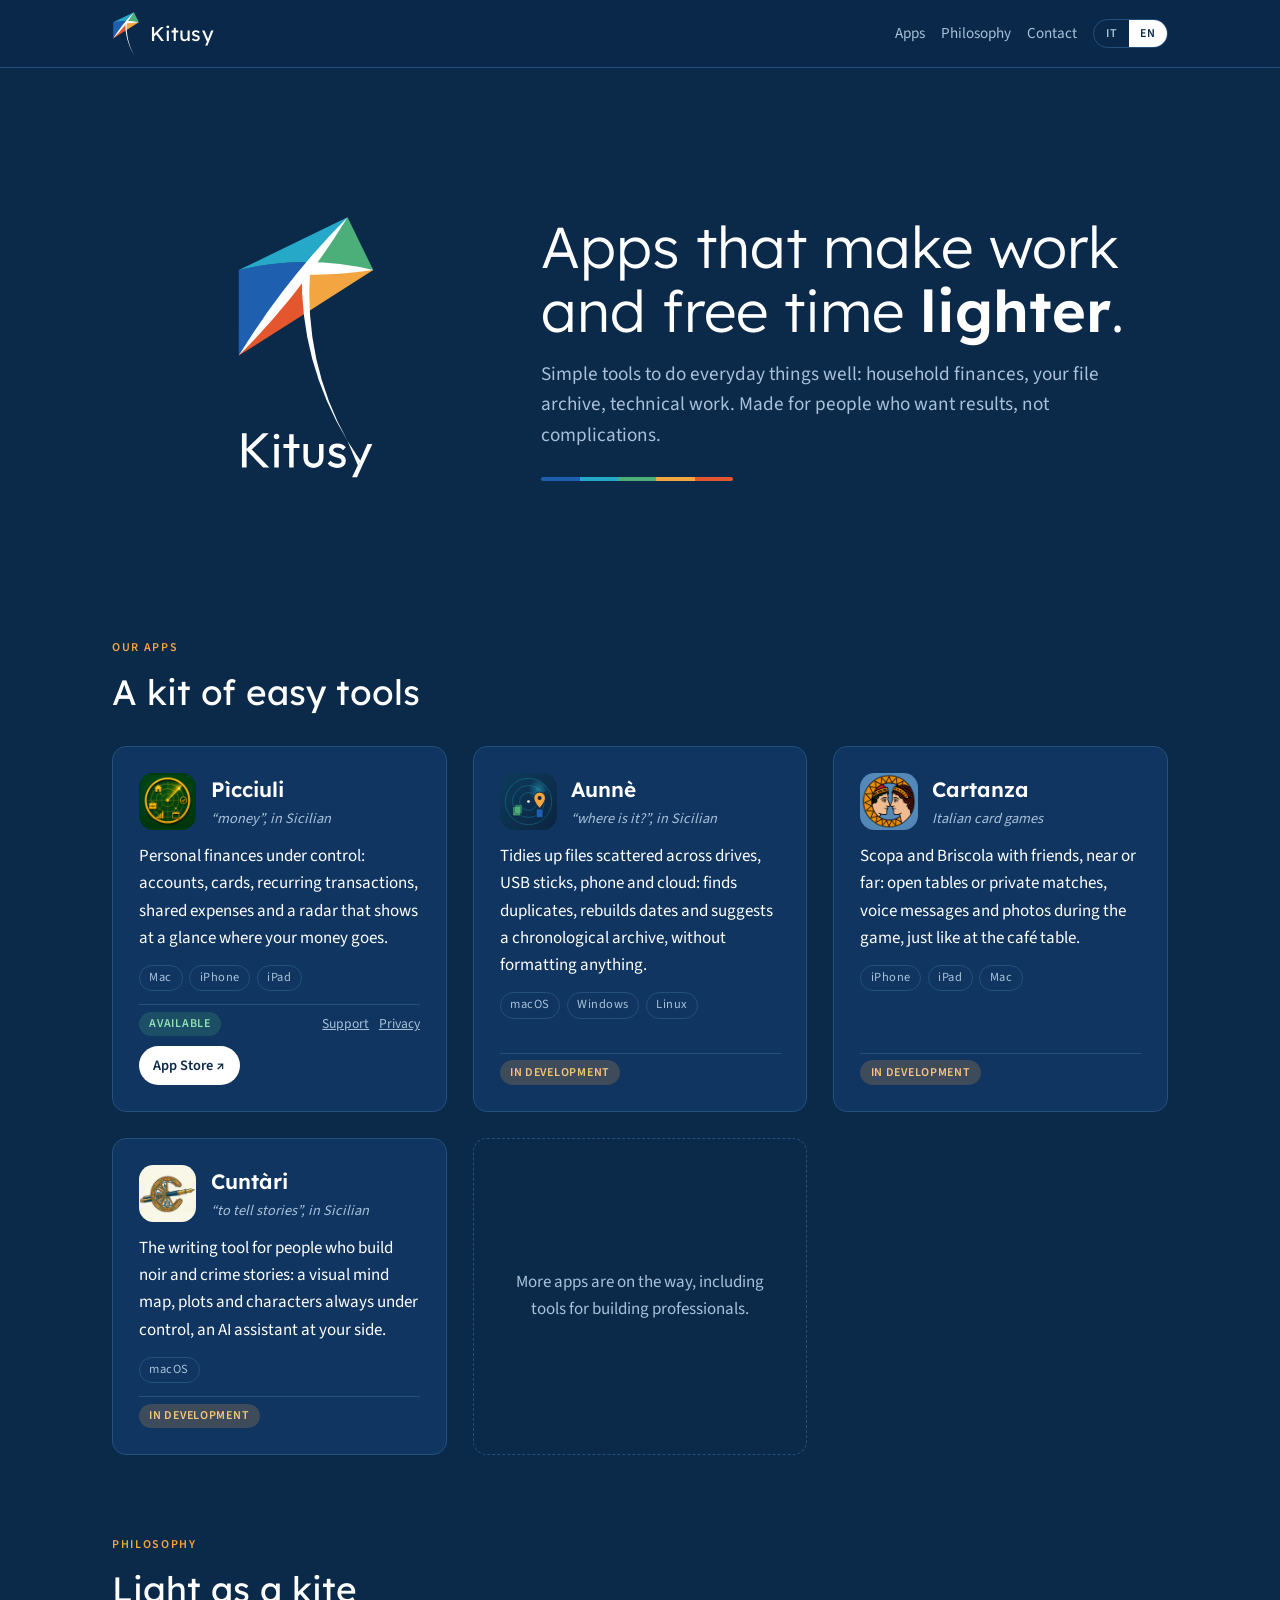
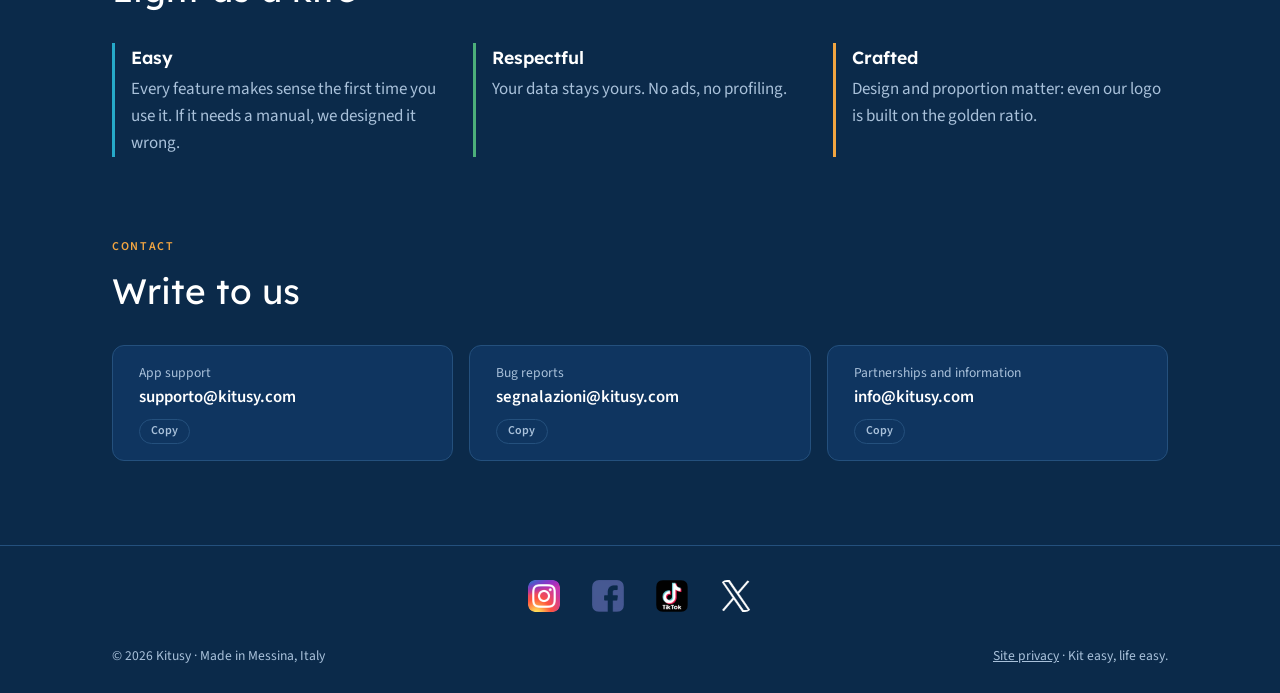
==== index.html @ 1ce7486b "Anteprima dei link, icona per la schermata Home, sitemap e pagina 404 Co-Authored-By: Claude Opus 5." ====
<!doctype html>
<html lang="it">
<head>
<meta charset="utf-8">
<meta name="viewport" content="width=device-width, initial-scale=1, viewport-fit=cover">
<link rel="icon" type="image/svg+xml" href="assets/kitusy-kite.svg">
<title>Kitusy</title>
<meta name="description" content="Kitusy — app semplici che rendono più leggero il lavoro e il tempo libero. Fatte a Messina.">
<link rel="canonical" href="https://kitusy.com/">
<meta property="og:type" content="website">
<meta property="og:site_name" content="Kitusy">
<meta property="og:title" content="Kitusy — App che alleggeriscono il lavoro e il tempo libero">
<meta property="og:description" content="App semplici per il lavoro e il tempo libero: finanze personali, archivio dei file, strumenti per l'edilizia. Fatte a Messina.">
<meta property="og:url" content="https://kitusy.com/">
<meta property="og:image" content="https://kitusy.com/assets/og.png">
<meta property="og:image:width" content="1200">
<meta property="og:image:height" content="630">
<meta property="og:locale" content="it_IT">
<meta name="twitter:card" content="summary_large_image">
<meta name="theme-color" content="#0B2A4A">
<link rel="apple-touch-icon" href="assets/apple-touch-icon.png">
<link rel="stylesheet" href="assets/fonts.css">
<style>
/* Layout: proporzioni auree — colonne 1 : 1.618, scala tipografica in rapporto φ, sfondo = blu del logo */
*{box-sizing:border-box}
body{margin:0}
:root{
  --navy:#0B2A4A; --navy-2:#0F3560; --line:#24507d;
  --ink:#FFFFFF; --muted:#A9C1DA;
  --k-blue:#1F5FAF; --k-cyan:#26A9C9; --k-green:#4CAF7A; --k-amber:#F2A541; --k-red:#E4572E;
  --f-display:"Lexend","Avenir Next","Segoe UI",system-ui,sans-serif;
  --f-body:"Source Sans 3","Segoe UI",system-ui,sans-serif;
  --phi:1.618;
  --s0:1rem; --s1:1.618rem; --s2:2.618rem; --s3:4.236rem;
  color-scheme:dark;
}
html{background:var(--navy)}
body{background:var(--navy);color:var(--ink);font-family:var(--f-body);font-size:1.0625rem;line-height:1.6}
body::before{content:"";position:fixed;inset:0 0 auto;height:env(safe-area-inset-top,0px);z-index:10;background:var(--navy)}
.wrap{max-width:68rem;margin:0 auto;padding-left:max(16px,env(safe-area-inset-left,0px));padding-right:max(16px,env(safe-area-inset-right,0px))}
a{color:var(--k-cyan)}
a:focus-visible,button:focus-visible{outline:2px solid var(--k-amber);outline-offset:3px;border-radius:4px}

/* Header */
header{position:sticky;top:env(safe-area-inset-top,0px);z-index:5;background:color-mix(in srgb,var(--navy) 92%,transparent);backdrop-filter:blur(8px);border-bottom:1px solid var(--line)}
header .wrap{display:flex;align-items:center;justify-content:space-between;gap:var(--s0);padding-block:.7rem}
.brand{display:flex;align-items:center;gap:.6rem;color:var(--ink);text-decoration:none;font-family:var(--f-display);font-weight:400;font-size:1.25rem;letter-spacing:.01em}
.brand svg{width:1.75rem;height:auto;display:block}
nav{display:flex;align-items:center;gap:var(--s0);flex-wrap:wrap}
nav a{color:var(--muted);text-decoration:none;font-size:.95rem}
nav a:hover{color:var(--ink)}
.lang{display:flex;border:1px solid var(--line);border-radius:999px;overflow:hidden}
.lang button{background:none;border:0;color:var(--muted);font:600 .75rem/1 var(--f-body);letter-spacing:.08em;padding:.45rem .7rem;cursor:pointer}
.lang button[aria-pressed="true"]{background:var(--ink);color:var(--navy)}

/* Hero */
.hero .wrap{display:grid;grid-template-columns:1fr 1.618fr;align-items:center;gap:var(--s2);padding-block:var(--s3) var(--s2)}
.hero-logo svg{width:100%;max-width:22rem;height:auto;display:block;margin-inline:auto}
.hero h1{font-family:var(--f-display);font-weight:300;font-size:clamp(2.2rem,5vw,3.6rem);line-height:1.12;margin:0 0 var(--s0);text-wrap:balance}
.hero h1 b{font-weight:600}
.hero p{color:var(--muted);font-size:1.2rem;max-width:34em;margin:0}
.stripe{display:flex;height:4px;max-width:12rem;margin-top:var(--s1);border-radius:2px;overflow:hidden}
.stripe i{flex:1}
@media (max-width:720px){.hero .wrap{grid-template-columns:1fr;padding-block:var(--s2)}.hero-logo svg{max-width:13rem}}

/* Sections */
section.block .wrap{padding-block:var(--s2)}
.eyebrow{font:600 .75rem/1 var(--f-body);letter-spacing:.14em;text-transform:uppercase;color:var(--k-amber);margin:0 0 .6rem}
h2{font-family:var(--f-display);font-weight:400;font-size:clamp(1.6rem,3vw,2.2rem);margin:0 0 var(--s1);text-wrap:balance}

/* Apps */
.apps{display:grid;grid-template-columns:repeat(auto-fit,minmax(min(100%,19rem),1fr));gap:var(--s1)}
.app{background:var(--navy-2);border:1px solid var(--line);border-radius:14px;padding:var(--s1);display:flex;flex-direction:column;gap:.8rem;min-width:0}
.app-head{display:flex;align-items:center;gap:.9rem}
.app-icon{width:3.6rem;height:3.6rem;border-radius:.9rem;display:grid;place-items:center;font:600 1.4rem/1 var(--f-display);color:#fff;flex:none;overflow:hidden}
.app-icon img{width:100%;height:100%;object-fit:cover;display:block}
.app h3{font-family:var(--f-display);font-weight:600;font-size:1.3rem;margin:0}
.app .meaning{color:var(--muted);font-size:.9rem;font-style:italic;margin:0}
.app p.desc{margin:0}
.platforms{display:flex;flex-wrap:wrap;gap:.4rem;margin:0;padding:0;list-style:none}
.platforms li{font-size:.78rem;letter-spacing:.04em;border:1px solid var(--line);border-radius:999px;padding:.15rem .6rem;color:var(--muted)}
.status{margin-top:auto;display:flex;align-items:center;justify-content:space-between;gap:.6rem;flex-wrap:wrap;padding-top:.4rem;border-top:1px solid var(--line)}
.pill{font:600 .75rem/1 var(--f-body);letter-spacing:.06em;text-transform:uppercase;padding:.4rem .65rem;border-radius:999px}
.pill.live{background:color-mix(in srgb,var(--k-green) 22%,transparent);color:#8fe0b2}
.pill.dev{background:color-mix(in srgb,var(--k-amber) 20%,transparent);color:#f7c47d}
.btn{display:inline-flex;align-items:center;gap:.4rem;background:var(--ink);color:var(--navy);text-decoration:none;font-weight:600;font-size:.9rem;padding:.5rem .9rem;border-radius:999px}
.btn:hover{background:var(--k-cyan);color:#fff}
.link-sm{color:var(--muted);font-size:.85rem}
.link-sm:first-of-type{margin-left:auto}
.link-sm:hover{color:var(--ink)}
.app.more{background:none;border-style:dashed;justify-content:center;text-align:center;color:var(--muted)}

/* Philosophy */
.ideas{display:grid;grid-template-columns:repeat(auto-fit,minmax(min(100%,15rem),1fr));gap:var(--s1)}
.idea{min-width:0;padding-left:var(--s0);border-left:3px solid var(--c)}
.idea h3{font-family:var(--f-display);font-weight:600;font-size:1.1rem;margin:0 0 .3rem}
.idea p{margin:0;color:var(--muted)}

/* Contacts */
.contacts{display:grid;grid-template-columns:repeat(auto-fit,minmax(min(100%,16rem),1fr));gap:var(--s0)}
.contact{background:var(--navy-2);border:1px solid var(--line);border-radius:12px;padding:var(--s0) var(--s1);min-width:0}
.contact span{display:block;font-size:.85rem;color:var(--muted)}
.contact code{font-family:var(--f-body);font-weight:600;font-size:1.05rem;user-select:all;overflow-wrap:anywhere}
.copy{margin-top:.5rem;background:none;border:1px solid var(--line);color:var(--muted);border-radius:999px;font:600 .75rem/1 var(--f-body);padding:.35rem .7rem;cursor:pointer}
.copy:hover{color:var(--ink);border-color:var(--ink)}

.social{display:flex;justify-content:center;gap:var(--s0);margin:0;padding:var(--s1) 0 0;list-style:none}
.social a{display:grid;place-items:center;width:48px;height:48px;border-radius:12px}
.social a:hover{background:var(--navy-2)}
.social img{width:32px;height:32px;display:block;border-radius:7px}
footer{border-top:1px solid var(--line);margin-top:var(--s2)}
footer a{color:var(--muted)}
footer .wrap{display:flex;justify-content:space-between;gap:var(--s0);flex-wrap:wrap;padding-block:var(--s1);color:var(--muted);font-size:.85rem}
@media (prefers-reduced-motion:no-preference){.app{transition:transform .25s,border-color .25s}.app:hover{transform:translateY(-3px);border-color:var(--k-cyan)}}
</style>
</head>
<body>

<header>
  <div class="wrap">
    <a class="brand" href="#top" aria-label="Kitusy"><svg aria-hidden="true" xmlns="http://www.w3.org/2000/svg" viewBox="206 128 250 400"><g transform="translate(201 74)">
<g transform="rotate(38.17 130 154.6)">
<path d="M130 340 L39.9 225.4 A485.5 485.5 0 0 1 121.52 143.82 L130 154.6 Z" fill="#1F5FAF"/>
<path d="M39.9 225.4 L130 40 L130 154.6 L121.52 143.82 A485.5 485.5 0 0 0 39.9 225.4 Z" fill="#26A9C9"/>
<polygon points="130,40 220.1,83.8 130,154.6" fill="#4CAF7A"/>
<path d="M130 154.6 Q151.3 184.5 175.5 210.5 L220.1 83.8 Z" fill="#F2A541"/>
<path d="M130 154.6 Q151.3 184.5 175.5 210.5 L130 340 Z" fill="#E4572E"/>
<path d="M130 40 A1270.9 1270.9 0 0 1 130 340 A1270.9 1270.9 0 0 1 130 40 Z" fill="#FFFFFF"/>
<path d="M121.52 143.82 A485.5 485.5 0 0 1 220.1 83.8 A785.5 785.5 0 0 1 135.19 161.2 Z" fill="#FFFFFF"/>
<path d="M135.7 150.54 Q223.55 279.87 365.8 340 Q217.85 283.93 124.3 158.66 Z" fill="#FFFFFF"/>
</g>
</g></svg><span>Kitusy</span></a>
    <nav>
      <a href="#app" data-i18n="nav_apps">App</a>
      <a href="#idea" data-i18n="nav_idea">Filosofia</a>
      <a href="#contatti" data-i18n="nav_contact">Contatti</a>
      <div class="lang" role="group" aria-label="Lingua / Language">
        <button type="button" id="lang-it" data-lang="it" aria-pressed="true">IT</button>
        <button type="button" id="lang-en" data-lang="en" aria-pressed="false">EN</button>
      </div>
    </nav>
  </div>
</header>

<main id="top">
  <section class="hero">
    <div class="wrap">
      <div class="hero-logo"><svg role="img" xmlns="http://www.w3.org/2000/svg" viewBox="0 0 600 720">
<title>Logo Kitusy</title>
<g transform="translate(-31.00 0)">
<g transform="translate(201 74)">
<g transform="rotate(38.17 130 154.6)">
<path d="M130 340 L39.9 225.4 A485.5 485.5 0 0 1 121.52 143.82 L130 154.6 Z" fill="#1F5FAF"/>
<path d="M39.9 225.4 L130 40 L130 154.6 L121.52 143.82 A485.5 485.5 0 0 0 39.9 225.4 Z" fill="#26A9C9"/>
<polygon points="130,40 220.1,83.8 130,154.6" fill="#4CAF7A"/>
<path d="M130 154.6 Q151.3 184.5 175.5 210.5 L220.1 83.8 Z" fill="#F2A541"/>
<path d="M130 154.6 Q151.3 184.5 175.5 210.5 L130 340 Z" fill="#E4572E"/>
<path d="M130 40 A1270.9 1270.9 0 0 1 130 340 A1270.9 1270.9 0 0 1 130 40 Z" fill="#FFFFFF"/>
<path d="M121.52 143.82 A485.5 485.5 0 0 1 220.1 83.8 A785.5 785.5 0 0 1 135.19 161.2 Z" fill="#FFFFFF"/>
<path d="M135.7 150.54 Q223.55 279.87 365.8 340 Q217.85 283.93 124.3 158.66 Z" fill="#FFFFFF"/>
</g>
</g>
<path transform="translate(214.952 564.88) scale(0.084 -0.084)" d="M511.25 0 161.25 361.75 503.75 694H626.25L255.5 337.5V390L636.25 0ZM81.75 0V694H176V0Z" fill="#FFFFFF"/>
<path transform="translate(271.396 564.88) scale(0.084 -0.084)" d="M66.5 0V475H156.75V0ZM111.5 569.75Q87.25 569.75 71.125 586.5Q55 603.25 55 627.5Q55 652 71.125 668.5Q87.25 685 111.5 685Q136.75 685 152.625 668.5Q168.5 652 168.5 627.5Q168.5 603.25 152.625 586.5Q136.75 569.75 111.5 569.75Z" fill="#FFFFFF"/>
<path transform="translate(290.712 564.88) scale(0.084 -0.084)" d="M138.75 0V674H229V0ZM22 393.25V475H345.5V393.25Z" fill="#FFFFFF"/>
<path transform="translate(322.124 564.88) scale(0.084 -0.084)" d="M257.5 -10Q198.54676258992805 -10 152.14838129496403 16.625Q105.75 43.25 79.875 90.13454653937947Q54 137.01909307875894 54 198.84486873508354V475H144.25V202.75Q144.25 163.75 157.75 135.5Q171.25 107.25 197.0 91.875Q222.75 76.5 257.74568965517244 76.5Q311 76.5 340.875 110.125Q370.75 143.75 370.75 202.75V475H461V198.75Q461 136.75 435.125 89.625Q409.25 42.5 363.3974820143885 16.25Q317.544964028777 -10 257.5 -10Z" fill="#FFFFFF"/>
<path transform="translate(365.968 564.88) scale(0.084 -0.084)" d="M216.5 -10Q177.25 -10 141.375 0.5Q105.5 11 75.75 30.25Q46 49.5 23.75 76.5L81.5 134.5Q107.75 103 141.875 87.5Q176 72 218.25 72Q260.25 72 283.0 86.375Q305.75 100.75 305.75 127.25Q305.75 153.25 287.375 167.75Q269 182.25 239.875 191.625Q210.75 201 178.5 210.25Q146.25 219.5 117.125 234.5Q88 249.5 69.625 275.875Q51.25 302.25 51.25 345Q51.25 388 71.875 419.25Q92.5 450.5 130.375 467.75Q168.25 485 220.75 485Q276.5 485 320.125 465.25Q363.75 445.5 392 406.5L334.25 348.75Q313.5 375.25 284.25 389.125Q255 403 217.75 403Q179 403 158.25 389.25Q137.5 375.5 137.5 352Q137.5 328.25 155.875 315.0Q174.25 301.75 203.375 293.0Q232.5 284.25 264.75 274.75Q297 265.25 326.125 249.25Q355.25 233.25 373.625 206.25Q392 179.25 392 135Q392 68.25 344.625 29.125Q297.25 -10 216.5 -10Z" fill="#FFFFFF"/>
<polygon points="401.7,520 420.95,565.2 423.54,553.3" fill="#FFFFFF"/>
<polygon points="420.95,565.2 423.54,553.3 435.71,525 444.11,525 425.48,565.2" fill="#FFFFFF"/>
<polygon points="409.55,581.6 421.24,557.5 425.48,565.2 417.92,581.6" fill="#FFFFFF"/>
</g>
</svg>
</div>
      <div>
        <h1 data-i18n-html="hero_title">App che <b>alleggeriscono</b> il lavoro e il tempo libero.</h1>
        <p data-i18n="hero_text">Strumenti semplici per fare bene le cose di ogni giorno: i conti di casa, l'archivio dei file, il lavoro tecnico. Pensati per chi vuole risultati, non complicazioni.</p>
        <div class="stripe" aria-hidden="true"><i style="background:var(--k-blue)"></i><i style="background:var(--k-cyan)"></i><i style="background:var(--k-green)"></i><i style="background:var(--k-amber)"></i><i style="background:var(--k-red)"></i></div>
      </div>
    </div>
  </section>

  <section class="block" id="app">
    <div class="wrap">
      <p class="eyebrow" data-i18n="apps_eyebrow">Le nostre app</p>
      <h2 data-i18n="apps_title">Un kit di strumenti facili</h2>
      <div class="apps">
        <article class="app">
          <div class="app-head">
            <div class="app-icon" aria-hidden="true"><img src="assets/picciuli.png" alt=""></div>
            <div><h3>Pìcciuli</h3><p class="meaning" data-i18n="picciuli_meaning">“soldi”, in siciliano</p></div>
          </div>
          <p class="desc" data-i18n="picciuli_desc">Le finanze personali sotto controllo: conti, carte, movimenti ricorrenti, spese condivise e un radar che mostra a colpo d'occhio dove vanno i tuoi soldi.</p>
          <ul class="platforms"><li>Mac</li><li>iPhone</li><li>iPad</li></ul>
          <div class="status">
            <span class="pill live" data-i18n="status_live">Disponibile</span>
            <a class="link-sm" href="picciuli/supporto" data-i18n="support">Supporto</a>
            <a class="link-sm" href="picciuli/privacy" data-i18n="privacy">Privacy</a>
            <a class="btn" id="picciuli-store" href="https://apps.apple.com/it/app/p%C3%ACcciuli/id6793956859" target="_blank" rel="noopener">App Store ↗</a>
          </div>
        </article>
        <article class="app">
          <div class="app-head">
            <div class="app-icon" aria-hidden="true"><img src="assets/aunne.svg" alt=""></div>
            <div><h3>Aunnè</h3><p class="meaning" data-i18n="aunne_meaning">“dov'è?”, in siciliano</p></div>
          </div>
          <p class="desc" data-i18n="aunne_desc">Rimette in ordine i file sparsi tra dischi, chiavette, telefono e cloud: trova i doppioni, ricostruisce le date e propone un archivio cronologico, senza formattare nulla.</p>
          <ul class="platforms"><li>macOS</li><li>Windows</li><li>Linux</li></ul>
          <div class="status"><span class="pill dev" data-i18n="status_dev">In sviluppo</span></div>
        </article>
        <article class="app">
          <div class="app-head">
            <div class="app-icon" aria-hidden="true"><img src="assets/cartanza.png" alt=""></div>
            <div><h3>Cartanza</h3><p class="meaning" data-i18n="cartanza_meaning">giochi di carte italiani</p></div>
          </div>
          <p class="desc" data-i18n="cartanza_desc">Scopa e Briscola con gli amici, da vicino e da lontano: tavoli aperti o sfide private, messaggi vocali e foto durante la partita, come al tavolino del bar.</p>
          <ul class="platforms"><li>iPhone</li><li>iPad</li><li>Mac</li></ul>
          <div class="status"><span class="pill dev" data-i18n="status_dev">In sviluppo</span></div>
        </article>
        <article class="app">
          <div class="app-head">
            <div class="app-icon" aria-hidden="true"><img src="assets/cuntari.png" alt=""></div>
            <div><h3>Cuntàri</h3><p class="meaning" data-i18n="cuntari_meaning">“raccontare”, in siciliano</p></div>
          </div>
          <p class="desc" data-i18n="cuntari_desc">Lo strumento di scrittura per chi costruisce storie noir e gialle: mappa mentale visiva, trame e personaggi sempre sotto controllo, assistente AI al tuo fianco.</p>
          <ul class="platforms"><li>macOS</li></ul>
          <div class="status"><span class="pill dev" data-i18n="status_dev">In sviluppo</span></div>
        </article>
        <article class="app more">
          <p data-i18n="more">Altre app sono in cantiere, anche per i professionisti dell'edilizia.</p>
        </article>
      </div>
    </div>
  </section>

  <section class="block" id="idea">
    <div class="wrap">
      <p class="eyebrow" data-i18n="idea_eyebrow">Filosofia</p>
      <h2 data-i18n="idea_title">Leggere come un aquilone</h2>
      <div class="ideas">
        <div class="idea" style="--c:var(--k-cyan)"><h3 data-i18n="i1_t">Facili</h3><p data-i18n="i1_d">Ogni funzione si capisce al primo uso. Se serve un manuale, l'abbiamo progettata male.</p></div>
        <div class="idea" style="--c:var(--k-green)"><h3 data-i18n="i2_t">Rispettose</h3><p data-i18n="i2_d">I tuoi dati restano tuoi. Niente pubblicità, niente profilazione.</p></div>
        <div class="idea" style="--c:var(--k-amber)"><h3 data-i18n="i3_t">Curate</h3><p data-i18n="i3_d">Disegno e proporzioni contano: anche il nostro logo nasce dalla sezione aurea.</p></div>
      </div>
    </div>
  </section>

  <section class="block" id="contatti">
    <div class="wrap">
      <p class="eyebrow" data-i18n="contact_eyebrow">Contatti</p>
      <h2 data-i18n="contact_title">Scrivici</h2>
      <div class="contacts">
        <div class="contact"><span data-i18n="c_support">Assistenza sulle app</span><code id="mail-support">supporto@kitusy.com</code><br><button class="copy" type="button" data-copy="mail-support" data-i18n="copy">Copia</button></div>
        <div class="contact"><span data-i18n="c_report">Segnalazioni e bug</span><code id="mail-report">segnalazioni@kitusy.com</code><br><button class="copy" type="button" data-copy="mail-report" data-i18n="copy">Copia</button></div>
        <div class="contact"><span data-i18n="c_info">Collaborazioni e informazioni</span><code id="mail-info">info@kitusy.com</code><br><button class="copy" type="button" data-copy="mail-info" data-i18n="copy">Copia</button></div>
      </div>
    </div>
  </section>
</main>

<footer>
  <ul class="social" aria-label="Social">
    <li><a href="https://www.instagram.com/kitusyapp_/" target="_blank" rel="noopener" aria-label="Kitusy su Instagram" title="Instagram"><img src="assets/social/instagram.png" alt="" width="32" height="32"></a></li>
    <li><a href="https://www.facebook.com/Kitusyapp/" target="_blank" rel="noopener" aria-label="Kitusy su Facebook" title="Facebook"><img src="assets/social/facebook.png" alt="" width="32" height="32"></a></li>
    <li><a href="https://www.tiktok.com/@kitusy" target="_blank" rel="noopener" aria-label="Kitusy su TikTok" title="TikTok"><img src="assets/social/tiktok.png" alt="" width="32" height="32"></a></li>
    <li><a href="https://x.com/kitusyapp_" target="_blank" rel="noopener" aria-label="Kitusy su X" title="X"><img src="assets/social/x.png" alt="" width="32" height="32"></a></li>
  </ul>
  <div class="wrap">
    <span>© <span id="year">2026</span> Kitusy · <span data-i18n="made">Fatto a Messina</span></span>
    <span><a href="privacy" data-i18n="site_privacy">Privacy del sito</a> · <span data-i18n="tagline">Kit easy, life easy.</span></span>
  </div>
</footer>

<script>
const T={
 en:{nav_apps:"Apps",nav_idea:"Philosophy",nav_contact:"Contact",
  hero_title:"Apps that make work and free time <b>lighter</b>.",
  hero_text:"Simple tools to do everyday things well: household finances, your file archive, technical work. Made for people who want results, not complications.",
  apps_eyebrow:"Our apps",apps_title:"A kit of easy tools",
  picciuli_meaning:"“money”, in Sicilian",
  picciuli_desc:"Personal finances under control: accounts, cards, recurring transactions, shared expenses and a radar that shows at a glance where your money goes.",
  cartanza_meaning:"Italian card games",
  cartanza_desc:"Scopa and Briscola with friends, near or far: open tables or private matches, voice messages and photos during the game, just like at the café table.",
  cuntari_meaning:"“to tell stories”, in Sicilian",
  cuntari_desc:"The writing tool for people who build noir and crime stories: a visual mind map, plots and characters always under control, an AI assistant at your side.",
  aunne_meaning:"“where is it?”, in Sicilian",
  aunne_desc:"Tidies up files scattered across drives, USB sticks, phone and cloud: finds duplicates, rebuilds dates and suggests a chronological archive, without formatting anything.",
  status_live:"Available",privacy:"Privacy",support:"Support",status_dev:"In development",
  more:"More apps are on the way, including tools for building professionals.",
  idea_eyebrow:"Philosophy",idea_title:"Light as a kite",
  i1_t:"Easy",i1_d:"Every feature makes sense the first time you use it. If it needs a manual, we designed it wrong.",
  i2_t:"Respectful",i2_d:"Your data stays yours. No ads, no profiling.",
  i3_t:"Crafted",i3_d:"Design and proportion matter: even our logo is built on the golden ratio.",
  contact_eyebrow:"Contact",contact_title:"Write to us",
  c_support:"App support",c_report:"Bug reports",c_info:"Partnerships and information",
  copy:"Copy",copied:"Copied",made:"Made in Messina, Italy",tagline:"Kit easy, life easy.",site_privacy:"Site privacy"},
 it:{}
};
document.querySelectorAll("[data-i18n]").forEach(e=>T.it[e.dataset.i18n]=e.textContent);
document.querySelectorAll("[data-i18n-html]").forEach(e=>T.it[e.dataset.i18nHtml]=e.innerHTML);
T.it.copied="Copiato";
function setLang(l){
  document.documentElement.lang=l;
  document.querySelectorAll("[data-i18n]").forEach(e=>{const v=T[l][e.dataset.i18n];if(v)e.textContent=v});
  document.querySelectorAll("[data-i18n-html]").forEach(e=>{const v=T[l][e.dataset.i18nHtml];if(v)e.innerHTML=v});
  document.querySelectorAll(".lang button").forEach(b=>b.setAttribute("aria-pressed",b.dataset.lang===l));
  try{localStorage.setItem("kitusy-lang",l)}catch(e){}
}
document.querySelectorAll(".lang button").forEach(b=>b.addEventListener("click",()=>setLang(b.dataset.lang)));
let start="it";
try{start=localStorage.getItem("kitusy-lang")||((navigator.language||"it").startsWith("it")?"it":"en")}catch(e){}
if(start!=="it")setLang(start);
document.querySelectorAll(".copy").forEach(b=>b.addEventListener("click",()=>{
  const el=document.getElementById(b.dataset.copy),l=document.documentElement.lang==="en"?"en":"it";
  const done=()=>{b.textContent=T[l].copied;setTimeout(()=>b.textContent=T[l].copy,1500)};
  const sel=()=>{const r=document.createRange();r.selectNodeContents(el);const s=getSelection();s.removeAllRanges();s.addRange(r)};
  if(navigator.clipboard)navigator.clipboard.writeText(el.textContent).then(done,sel);else sel();
}));
document.getElementById("year").textContent=new Date().getFullYear();
</script>
</body>
</html>
---- assets/fonts.css ----
/* Caratteri ospitati su kitusy.com (nessuna richiesta a server esterni). Lexend e Source Sans 3: SIL Open Font License 1.1 */
@font-face{font-family:"Lexend";src:url("fonts/lexend.woff2") format("woff2");font-weight:300 600;font-style:normal;font-display:swap}
@font-face{font-family:"Source Sans 3";src:url("fonts/source-sans-3.woff2") format("woff2");font-weight:400 600;font-style:normal;font-display:swap}
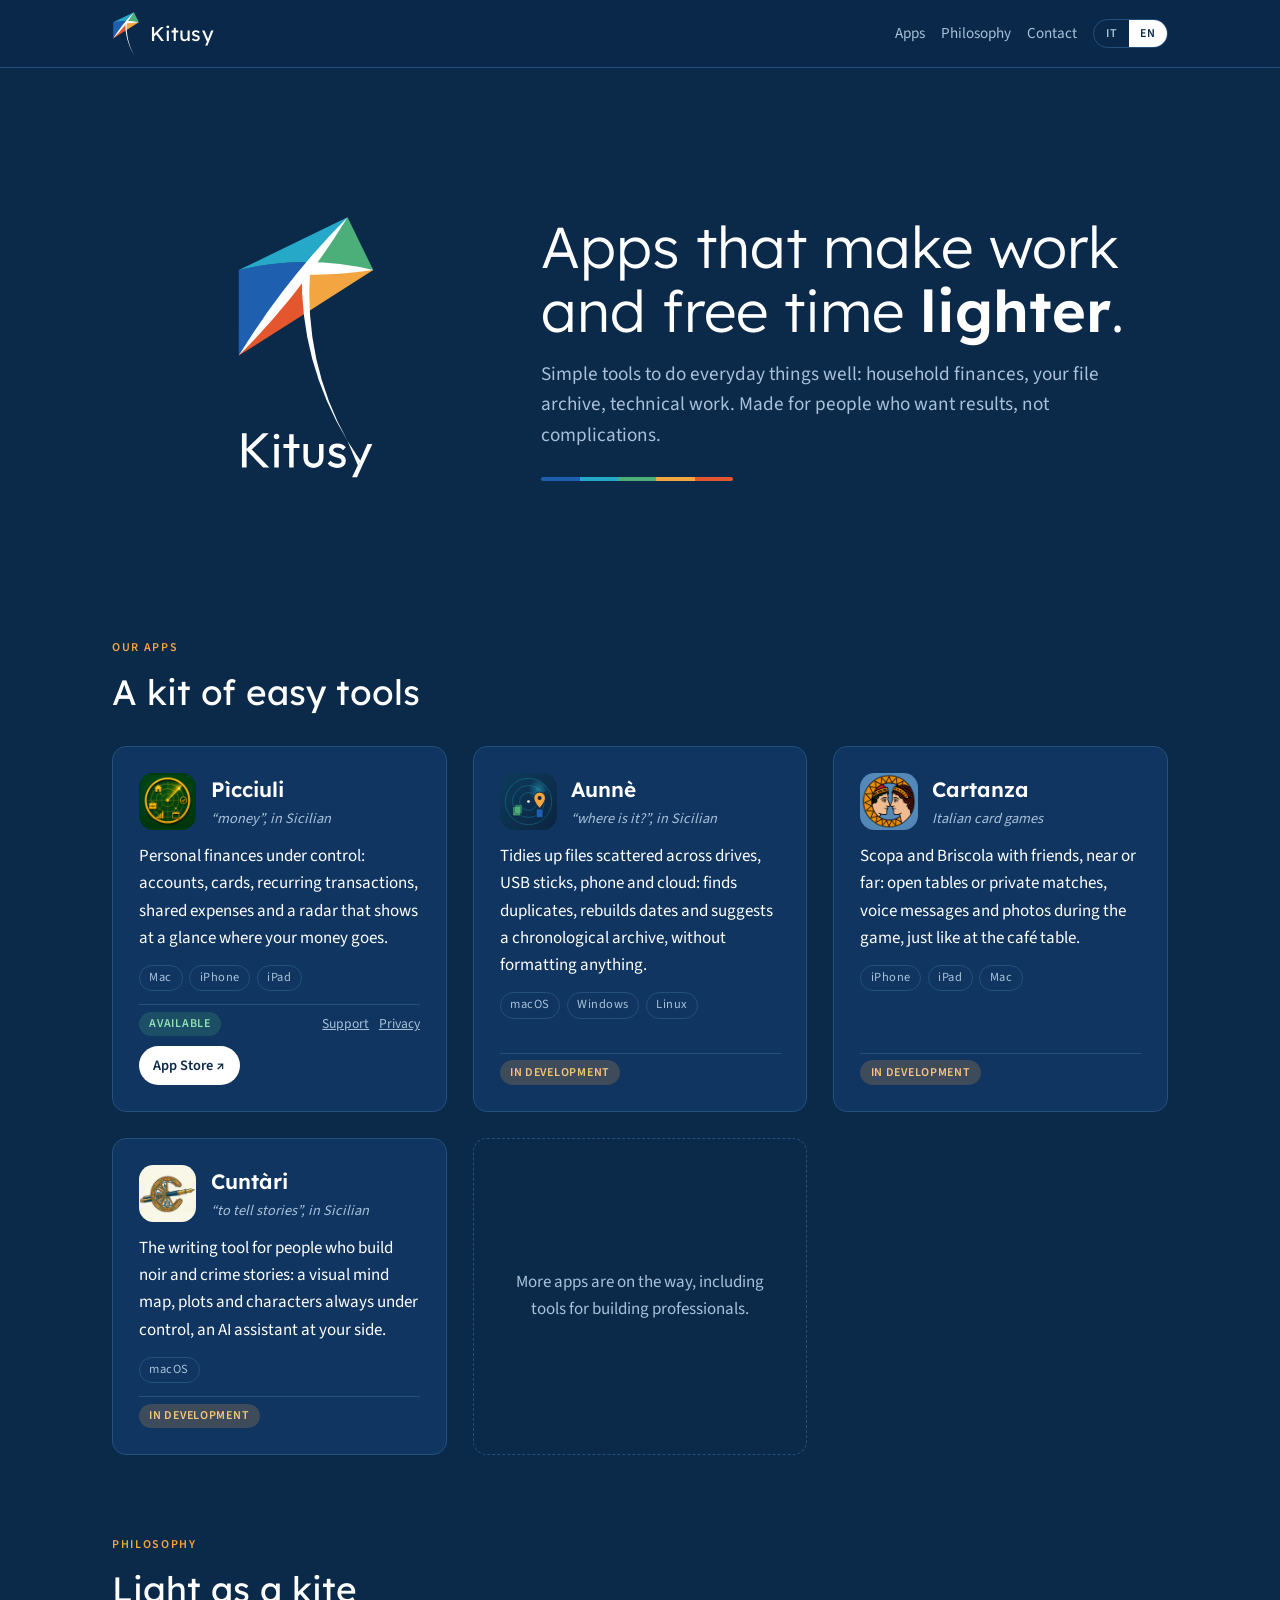
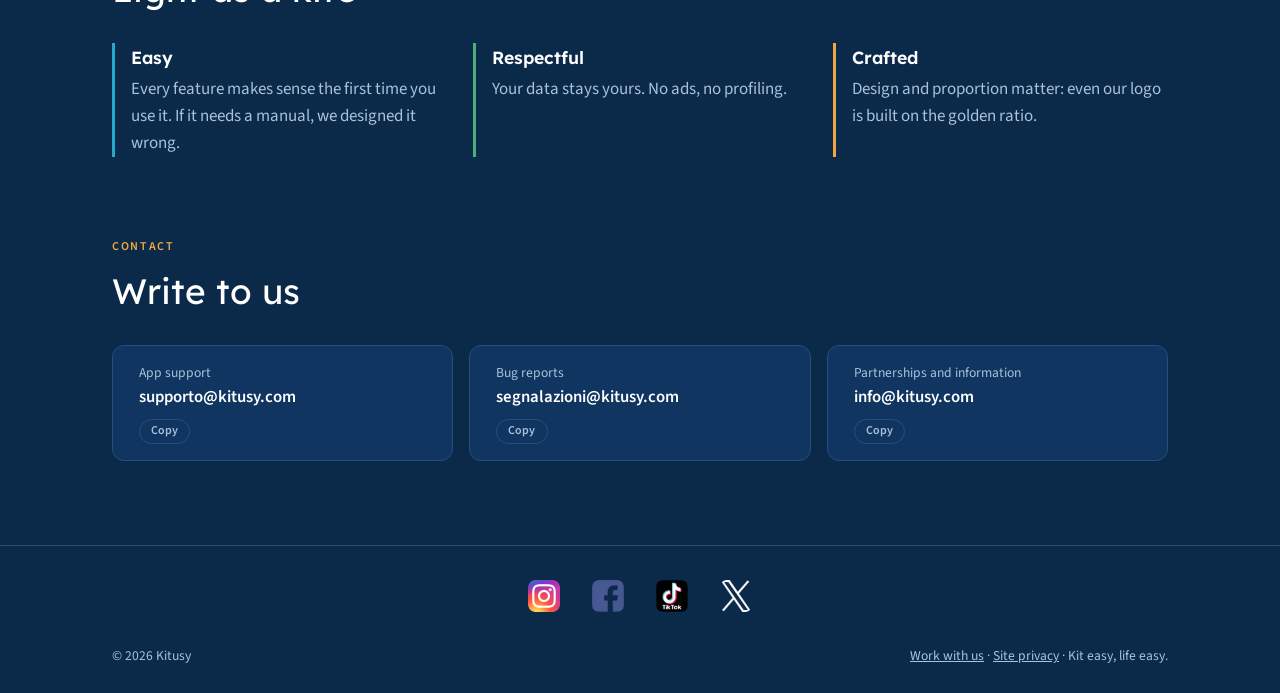
==== commit 2a4c2d66: "Pagina Collabora con Kitusy, privacy candidature, piè di pagina senza località Co-Authored-By: Claud" ====
--- a/index.html
+++ b/index.html
@@ -265,8 +265,8 @@
     <li><a href="https://x.com/kitusyapp_" target="_blank" rel="noopener" aria-label="Kitusy su X" title="X"><img src="assets/social/x.png" alt="" width="32" height="32"></a></li>
   </ul>
   <div class="wrap">
-    <span>© <span id="year">2026</span> Kitusy · <span data-i18n="made">Fatto a Messina</span></span>
-    <span><a href="privacy" data-i18n="site_privacy">Privacy del sito</a> · <span data-i18n="tagline">Kit easy, life easy.</span></span>
+    <span>© <span id="year">2026</span> Kitusy</span>
+    <span><a href="collabora" data-i18n="work">Collabora con noi</a> · <a href="privacy" data-i18n="site_privacy">Privacy del sito</a> · <span data-i18n="tagline">Kit easy, life easy.</span></span>
   </div>
 </footer>
 
@@ -292,7 +292,7 @@
   i3_t:"Crafted",i3_d:"Design and proportion matter: even our logo is built on the golden ratio.",
   contact_eyebrow:"Contact",contact_title:"Write to us",
   c_support:"App support",c_report:"Bug reports",c_info:"Partnerships and information",
-  copy:"Copy",copied:"Copied",made:"Made in Messina, Italy",tagline:"Kit easy, life easy.",site_privacy:"Site privacy"},
+  copy:"Copy",copied:"Copied",tagline:"Kit easy, life easy.",site_privacy:"Site privacy",work:"Work with us"},
  it:{}
 };
 document.querySelectorAll("[data-i18n]").forEach(e=>T.it[e.dataset.i18n]=e.textContent);
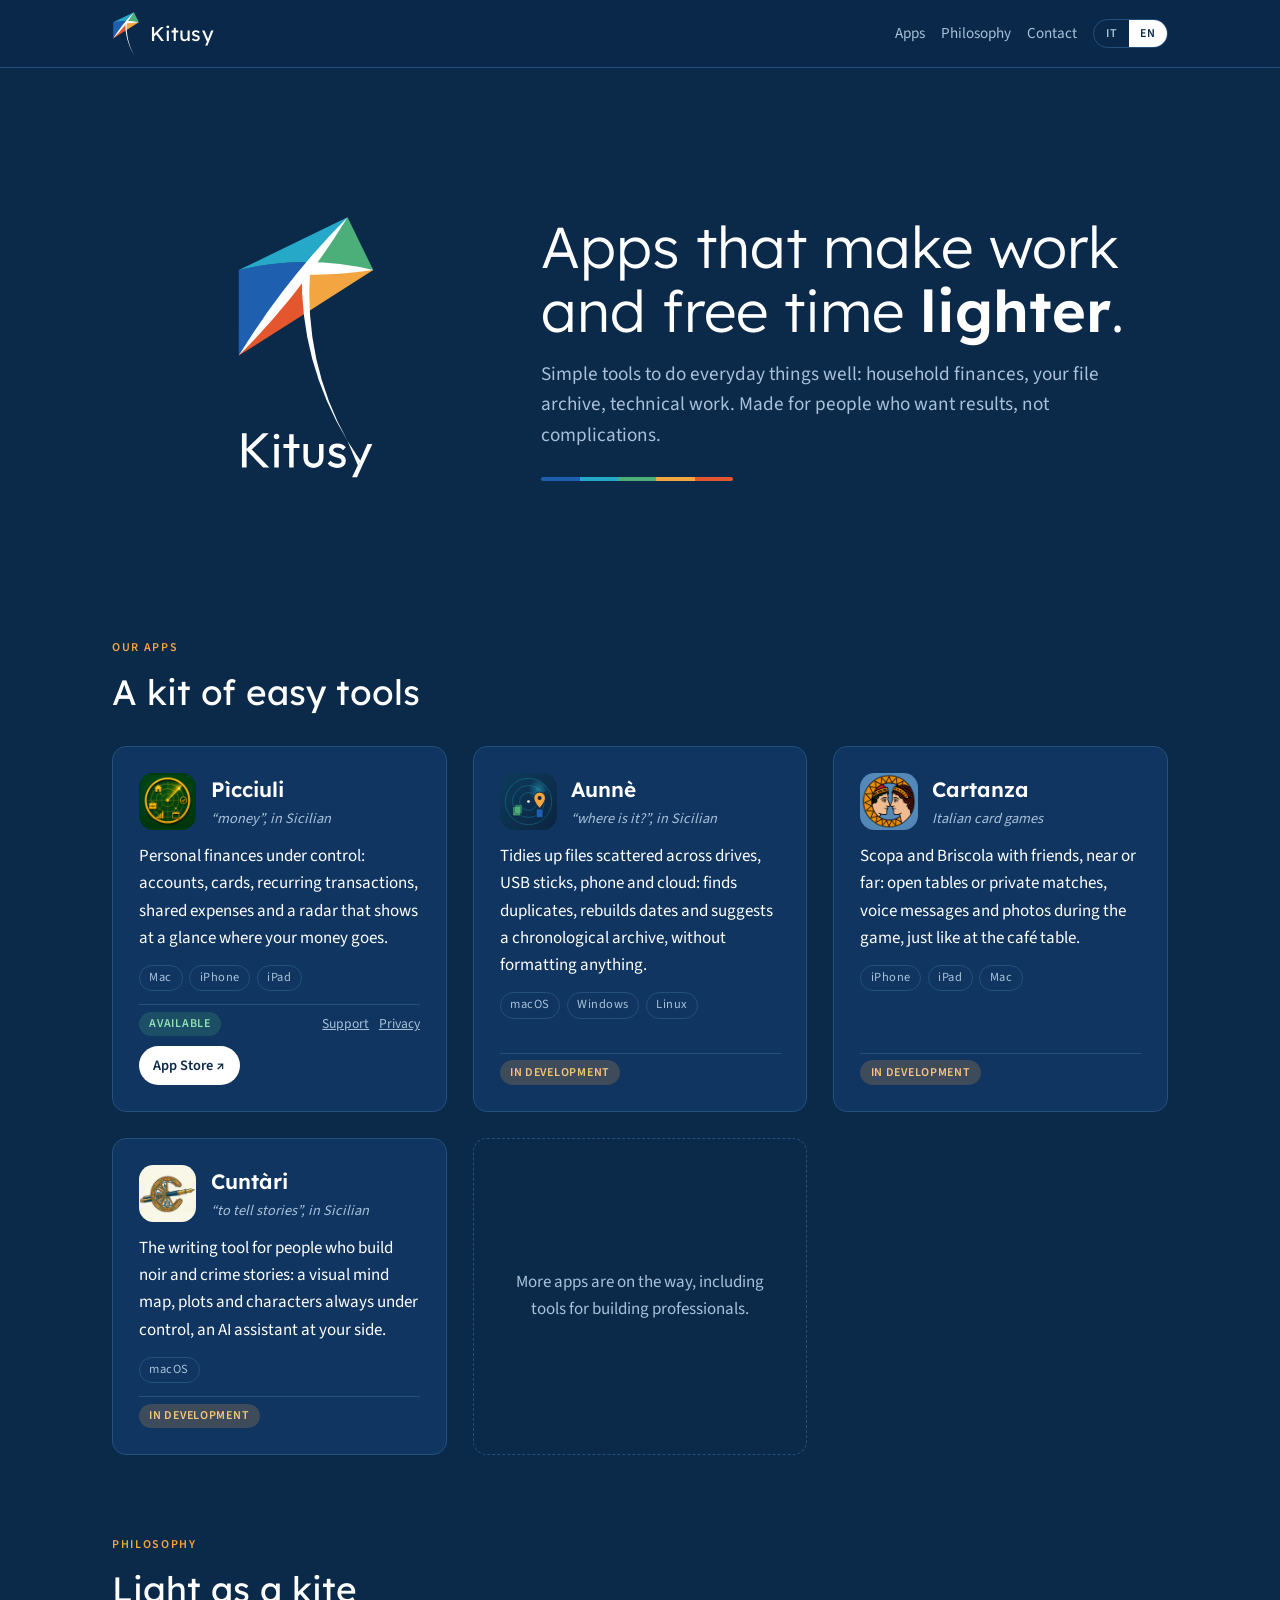
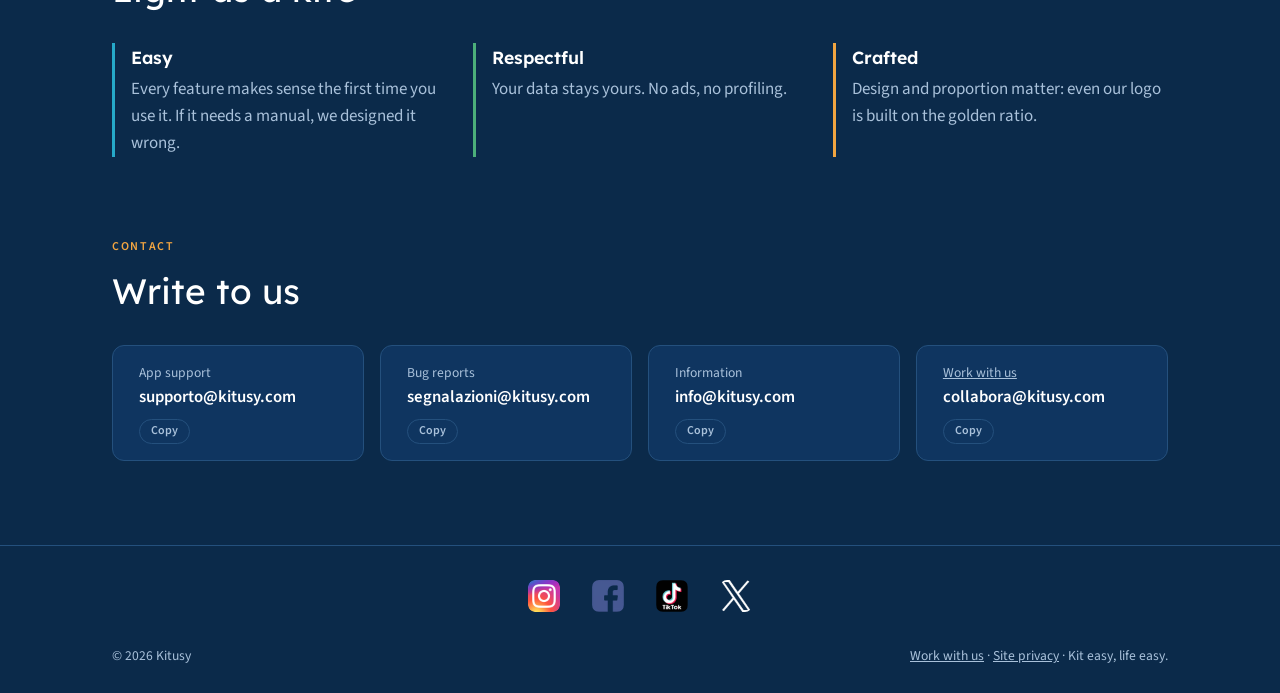
==== commit e527ba32: "Contatti: informazioni e collaborazioni separate Co-Authored-By: Claude Opus 5.5 <noreply@anthropic." ====
--- a/index.html
+++ b/index.html
@@ -5,12 +5,12 @@
 <meta name="viewport" content="width=device-width, initial-scale=1, viewport-fit=cover">
 <link rel="icon" type="image/svg+xml" href="assets/kitusy-kite.svg">
 <title>Kitusy</title>
-<meta name="description" content="Kitusy — app semplici che rendono più leggero il lavoro e il tempo libero. Fatte a Messina.">
+<meta name="description" content="Kitusy — app semplici che rendono più leggero il lavoro e il tempo libero.">
 <link rel="canonical" href="https://kitusy.com/">
 <meta property="og:type" content="website">
 <meta property="og:site_name" content="Kitusy">
 <meta property="og:title" content="Kitusy — App che alleggeriscono il lavoro e il tempo libero">
-<meta property="og:description" content="App semplici per il lavoro e il tempo libero: finanze personali, archivio dei file, strumenti per l'edilizia. Fatte a Messina.">
+<meta property="og:description" content="App semplici per il lavoro e il tempo libero: finanze personali, archivio dei file, strumenti per l'edilizia.">
 <meta property="og:url" content="https://kitusy.com/">
 <meta property="og:image" content="https://kitusy.com/assets/og.png">
 <meta property="og:image:width" content="1200">
@@ -97,9 +97,11 @@
 .idea p{margin:0;color:var(--muted)}
 
 /* Contacts */
-.contacts{display:grid;grid-template-columns:repeat(auto-fit,minmax(min(100%,16rem),1fr));gap:var(--s0)}
+.contacts{display:grid;grid-template-columns:repeat(auto-fit,minmax(min(100%,14rem),1fr));gap:var(--s0)}
 .contact{background:var(--navy-2);border:1px solid var(--line);border-radius:12px;padding:var(--s0) var(--s1);min-width:0}
 .contact span{display:block;font-size:.85rem;color:var(--muted)}
+.contact span a{color:var(--muted)}
+.contact span a:hover{color:var(--ink)}
 .contact code{font-family:var(--f-body);font-weight:600;font-size:1.05rem;user-select:all;overflow-wrap:anywhere}
 .copy{margin-top:.5rem;background:none;border:1px solid var(--line);color:var(--muted);border-radius:999px;font:600 .75rem/1 var(--f-body);padding:.35rem .7rem;cursor:pointer}
 .copy:hover{color:var(--ink);border-color:var(--ink)}
@@ -251,7 +253,8 @@
       <div class="contacts">
         <div class="contact"><span data-i18n="c_support">Assistenza sulle app</span><code id="mail-support">supporto@kitusy.com</code><br><button class="copy" type="button" data-copy="mail-support" data-i18n="copy">Copia</button></div>
         <div class="contact"><span data-i18n="c_report">Segnalazioni e bug</span><code id="mail-report">segnalazioni@kitusy.com</code><br><button class="copy" type="button" data-copy="mail-report" data-i18n="copy">Copia</button></div>
-        <div class="contact"><span data-i18n="c_info">Collaborazioni e informazioni</span><code id="mail-info">info@kitusy.com</code><br><button class="copy" type="button" data-copy="mail-info" data-i18n="copy">Copia</button></div>
+        <div class="contact"><span data-i18n="c_info">Informazioni</span><code id="mail-info">info@kitusy.com</code><br><button class="copy" type="button" data-copy="mail-info" data-i18n="copy">Copia</button></div>
+        <div class="contact"><span><a href="collabora" data-i18n="c_work">Collabora con noi</a></span><code id="mail-work">collabora@kitusy.com</code><br><button class="copy" type="button" data-copy="mail-work" data-i18n="copy">Copia</button></div>
       </div>
     </div>
   </section>
@@ -291,7 +294,7 @@
   i2_t:"Respectful",i2_d:"Your data stays yours. No ads, no profiling.",
   i3_t:"Crafted",i3_d:"Design and proportion matter: even our logo is built on the golden ratio.",
   contact_eyebrow:"Contact",contact_title:"Write to us",
-  c_support:"App support",c_report:"Bug reports",c_info:"Partnerships and information",
+  c_support:"App support",c_report:"Bug reports",c_info:"Information",c_work:"Work with us",
   copy:"Copy",copied:"Copied",tagline:"Kit easy, life easy.",site_privacy:"Site privacy",work:"Work with us"},
  it:{}
 };
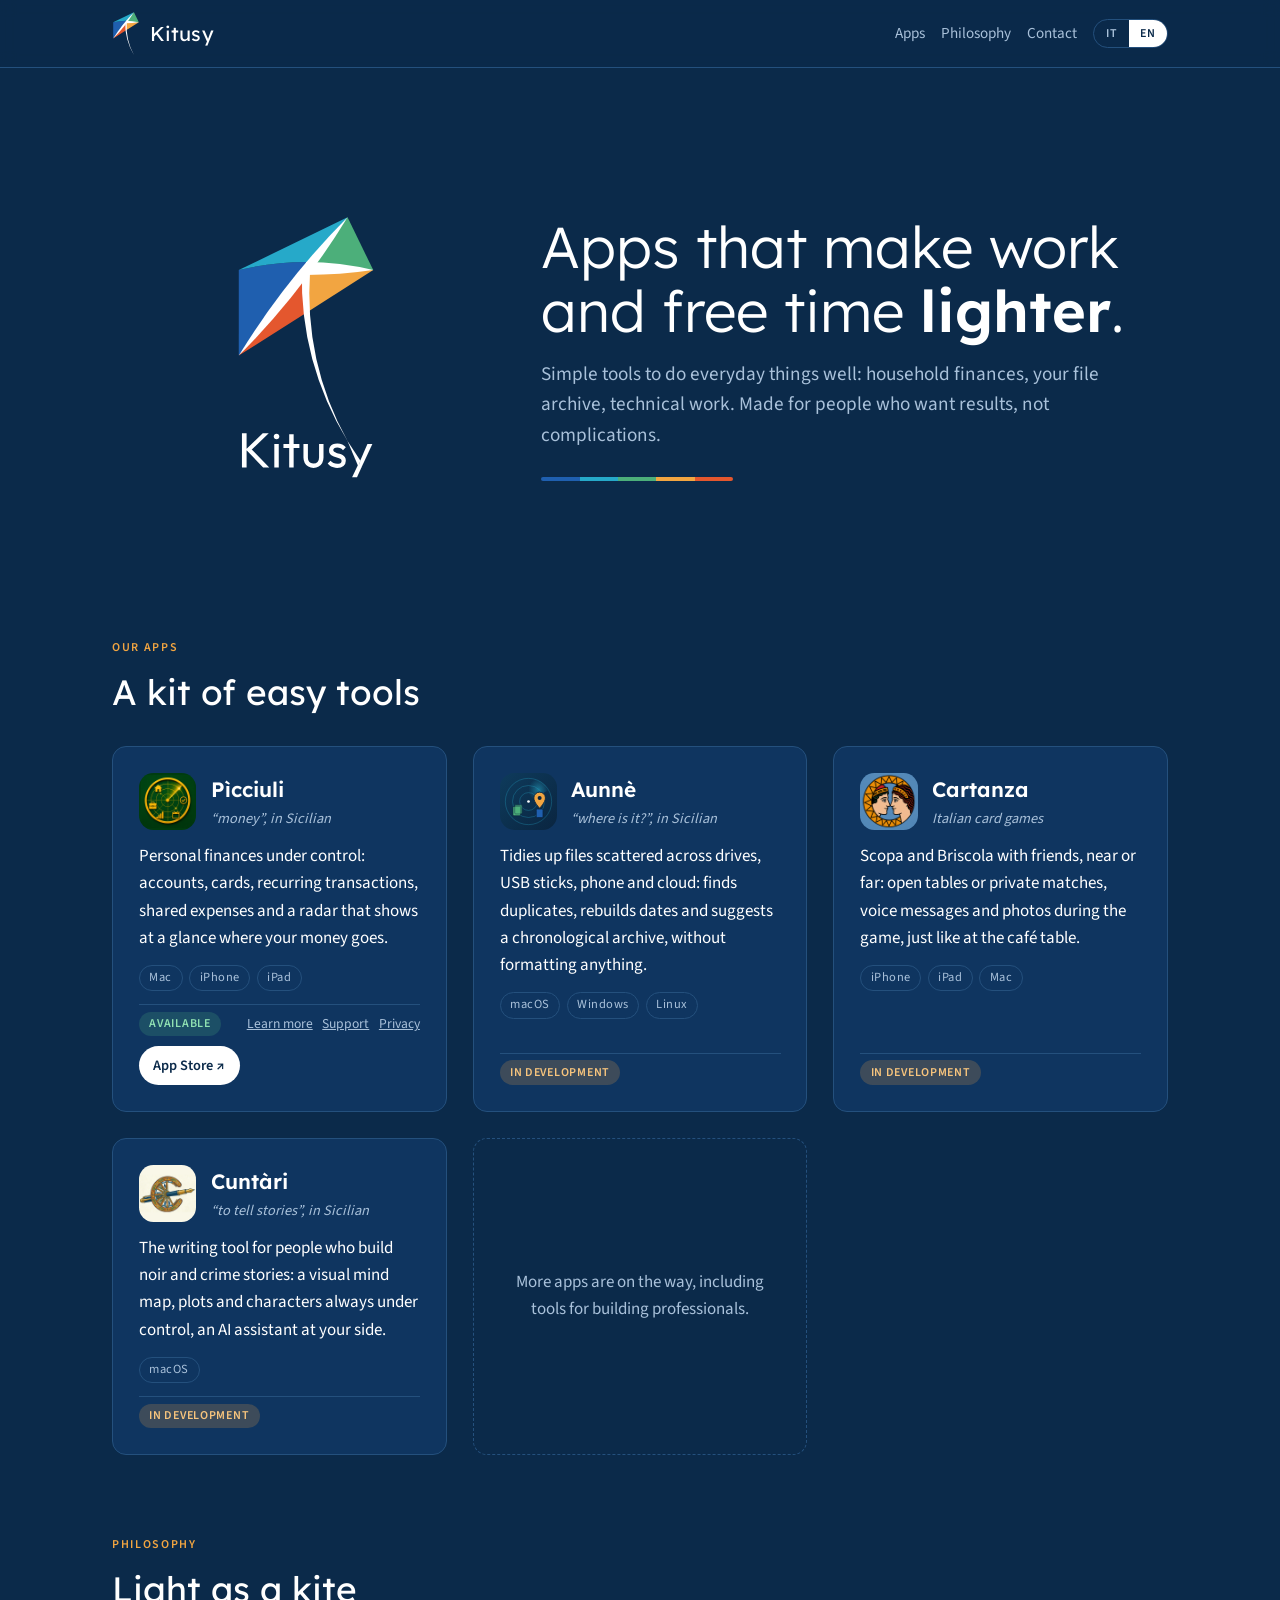
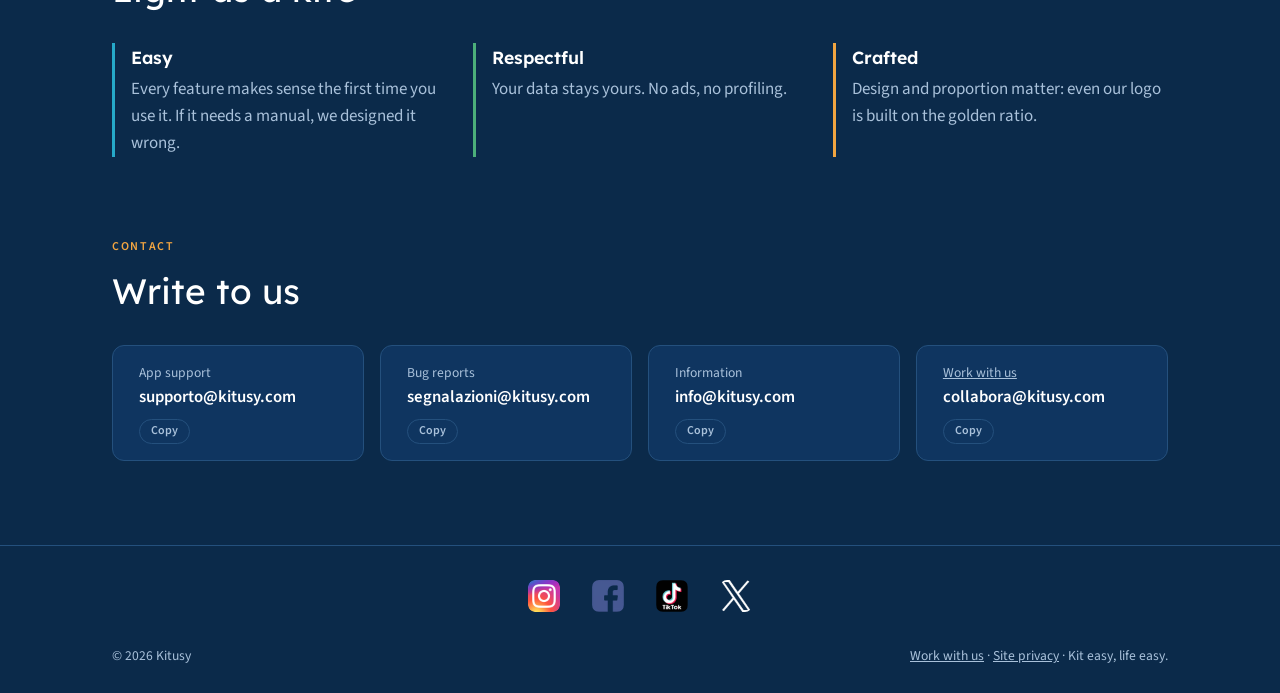
==== commit d70638bf: "Pagina di Pìcciuli con spiegazioni e foto (versione 1.2), link dalla scheda dell'app, sitemap Co-Aut" ====
--- a/index.html
+++ b/index.html
@@ -195,6 +195,7 @@
           <ul class="platforms"><li>Mac</li><li>iPhone</li><li>iPad</li></ul>
           <div class="status">
             <span class="pill live" data-i18n="status_live">Disponibile</span>
+            <a class="link-sm" href="picciuli/" data-i18n="discover">Scopri</a>
             <a class="link-sm" href="picciuli/supporto" data-i18n="support">Supporto</a>
             <a class="link-sm" href="picciuli/privacy" data-i18n="privacy">Privacy</a>
             <a class="btn" id="picciuli-store" href="https://apps.apple.com/it/app/p%C3%ACcciuli/id6793956859" target="_blank" rel="noopener">App Store ↗</a>
@@ -287,7 +288,7 @@
   cuntari_desc:"The writing tool for people who build noir and crime stories: a visual mind map, plots and characters always under control, an AI assistant at your side.",
   aunne_meaning:"“where is it?”, in Sicilian",
   aunne_desc:"Tidies up files scattered across drives, USB sticks, phone and cloud: finds duplicates, rebuilds dates and suggests a chronological archive, without formatting anything.",
-  status_live:"Available",privacy:"Privacy",support:"Support",status_dev:"In development",
+  status_live:"Available",privacy:"Privacy",support:"Support",discover:"Learn more",status_dev:"In development",
   more:"More apps are on the way, including tools for building professionals.",
   idea_eyebrow:"Philosophy",idea_title:"Light as a kite",
   i1_t:"Easy",i1_d:"Every feature makes sense the first time you use it. If it needs a manual, we designed it wrong.",
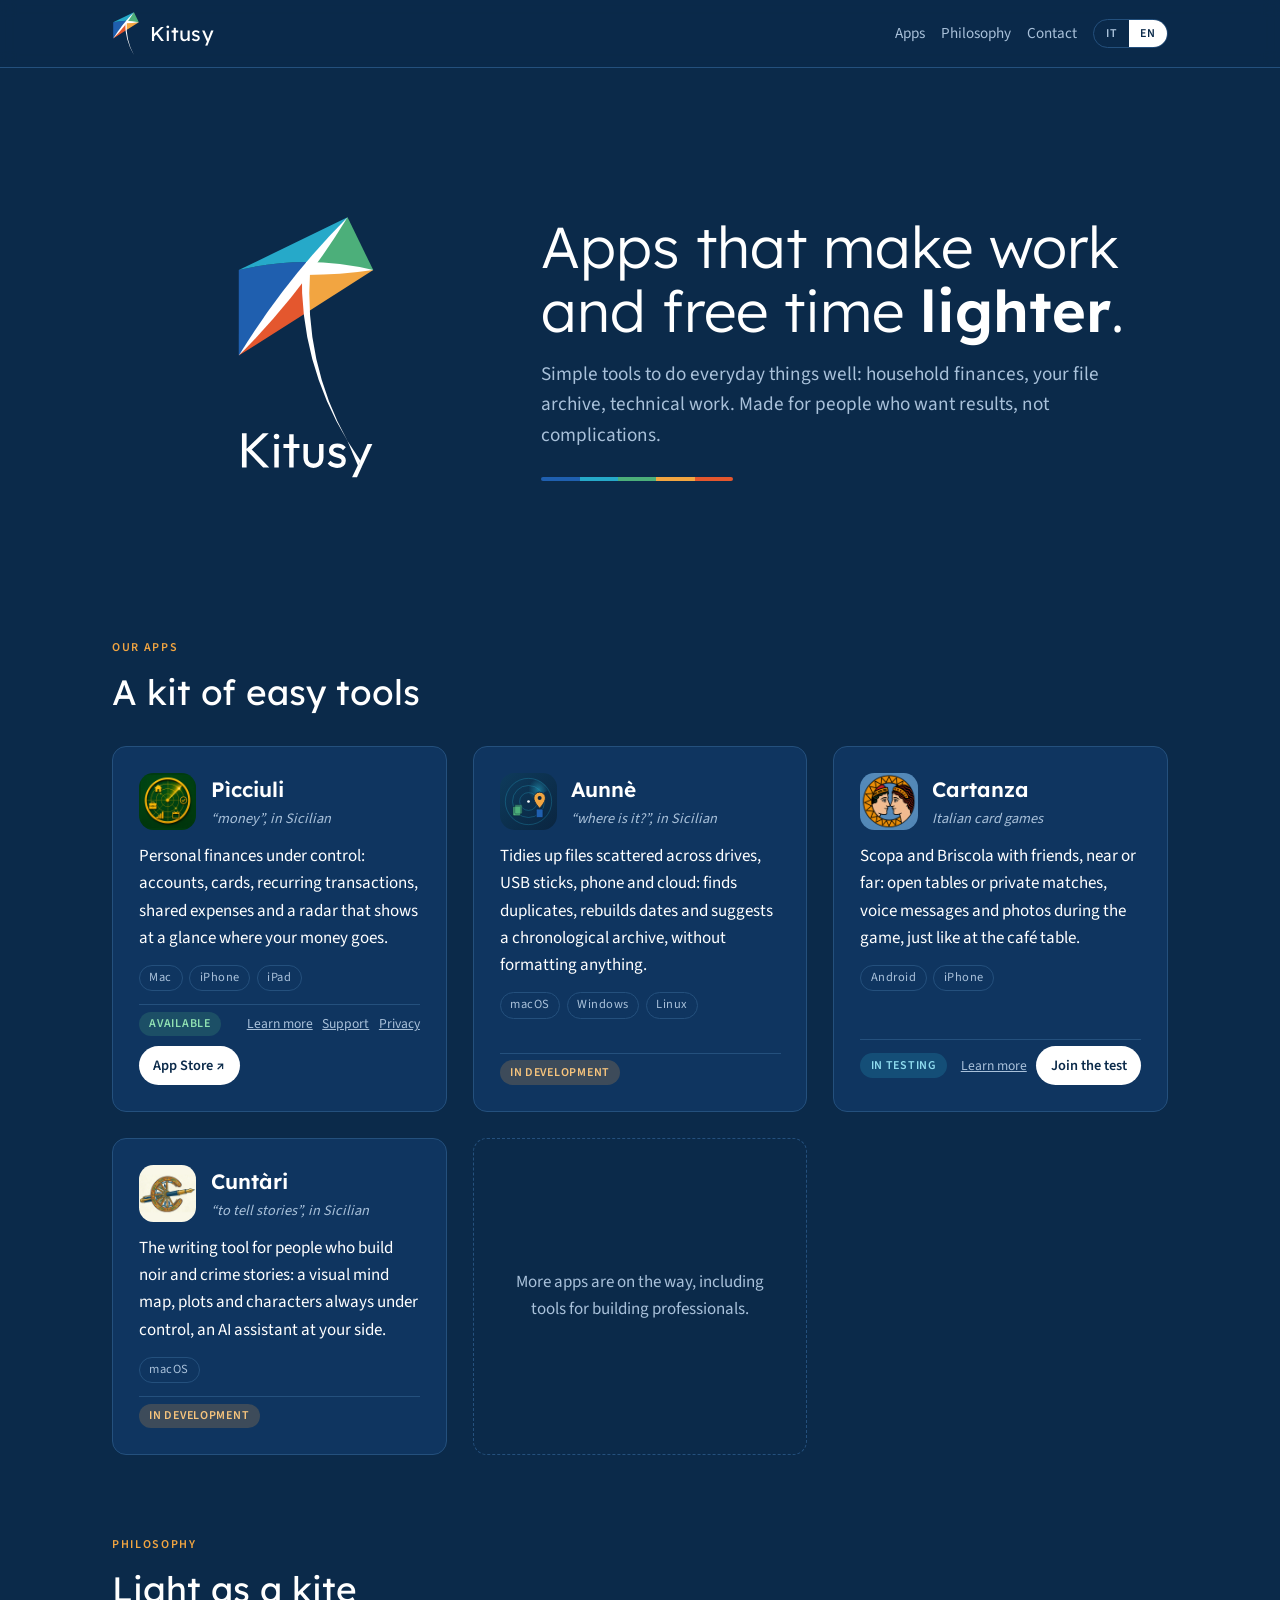
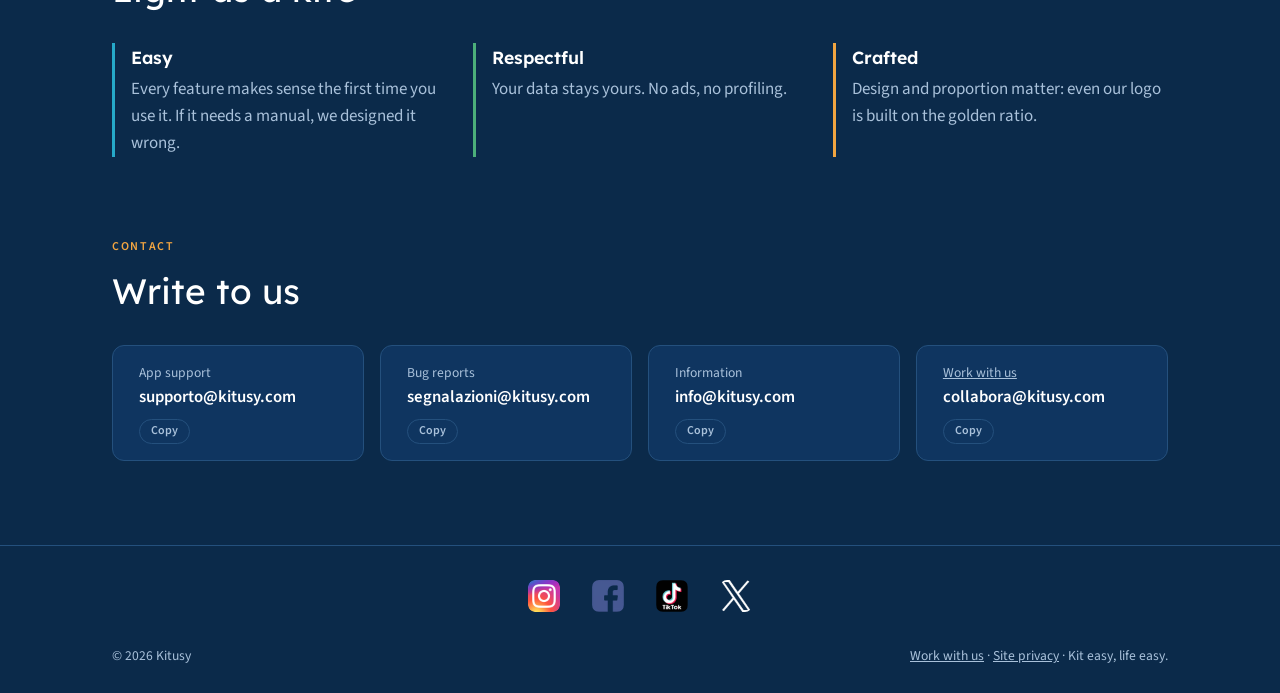
==== commit e5da4816: "Cartanza: pagina con le caratteristiche e l'iscrizione alla prova; nella pagina principale «In fase " ====
--- a/index.html
+++ b/index.html
@@ -82,6 +82,7 @@
 .status{margin-top:auto;display:flex;align-items:center;justify-content:space-between;gap:.6rem;flex-wrap:wrap;padding-top:.4rem;border-top:1px solid var(--line)}
 .pill{font:600 .75rem/1 var(--f-body);letter-spacing:.06em;text-transform:uppercase;padding:.4rem .65rem;border-radius:999px}
 .pill.live{background:color-mix(in srgb,var(--k-green) 22%,transparent);color:#8fe0b2}
+.pill.test{background:color-mix(in srgb,var(--k-cyan) 22%,transparent);color:#8fdcef}
 .pill.dev{background:color-mix(in srgb,var(--k-amber) 20%,transparent);color:#f7c47d}
 .btn{display:inline-flex;align-items:center;gap:.4rem;background:var(--ink);color:var(--navy);text-decoration:none;font-weight:600;font-size:.9rem;padding:.5rem .9rem;border-radius:999px}
 .btn:hover{background:var(--k-cyan);color:#fff}
@@ -216,8 +217,12 @@
             <div><h3>Cartanza</h3><p class="meaning" data-i18n="cartanza_meaning">giochi di carte italiani</p></div>
           </div>
           <p class="desc" data-i18n="cartanza_desc">Scopa e Briscola con gli amici, da vicino e da lontano: tavoli aperti o sfide private, messaggi vocali e foto durante la partita, come al tavolino del bar.</p>
-          <ul class="platforms"><li>iPhone</li><li>iPad</li><li>Mac</li></ul>
-          <div class="status"><span class="pill dev" data-i18n="status_dev">In sviluppo</span></div>
+          <ul class="platforms"><li>Android</li><li>iPhone</li></ul>
+          <div class="status">
+            <span class="pill test" data-i18n="status_test">In fase di test</span>
+            <a class="link-sm" href="cartanza/" data-i18n="discover">Scopri</a>
+            <a class="btn" href="cartanza/#prova" data-i18n="join_test">Partecipa al test</a>
+          </div>
         </article>
         <article class="app">
           <div class="app-head">
@@ -288,7 +293,7 @@
   cuntari_desc:"The writing tool for people who build noir and crime stories: a visual mind map, plots and characters always under control, an AI assistant at your side.",
   aunne_meaning:"“where is it?”, in Sicilian",
   aunne_desc:"Tidies up files scattered across drives, USB sticks, phone and cloud: finds duplicates, rebuilds dates and suggests a chronological archive, without formatting anything.",
-  status_live:"Available",privacy:"Privacy",support:"Support",discover:"Learn more",status_dev:"In development",
+  status_live:"Available",privacy:"Privacy",support:"Support",discover:"Learn more",status_dev:"In development",status_test:"In testing",join_test:"Join the test",
   more:"More apps are on the way, including tools for building professionals.",
   idea_eyebrow:"Philosophy",idea_title:"Light as a kite",
   i1_t:"Easy",i1_d:"Every feature makes sense the first time you use it. If it needs a manual, we designed it wrong.",
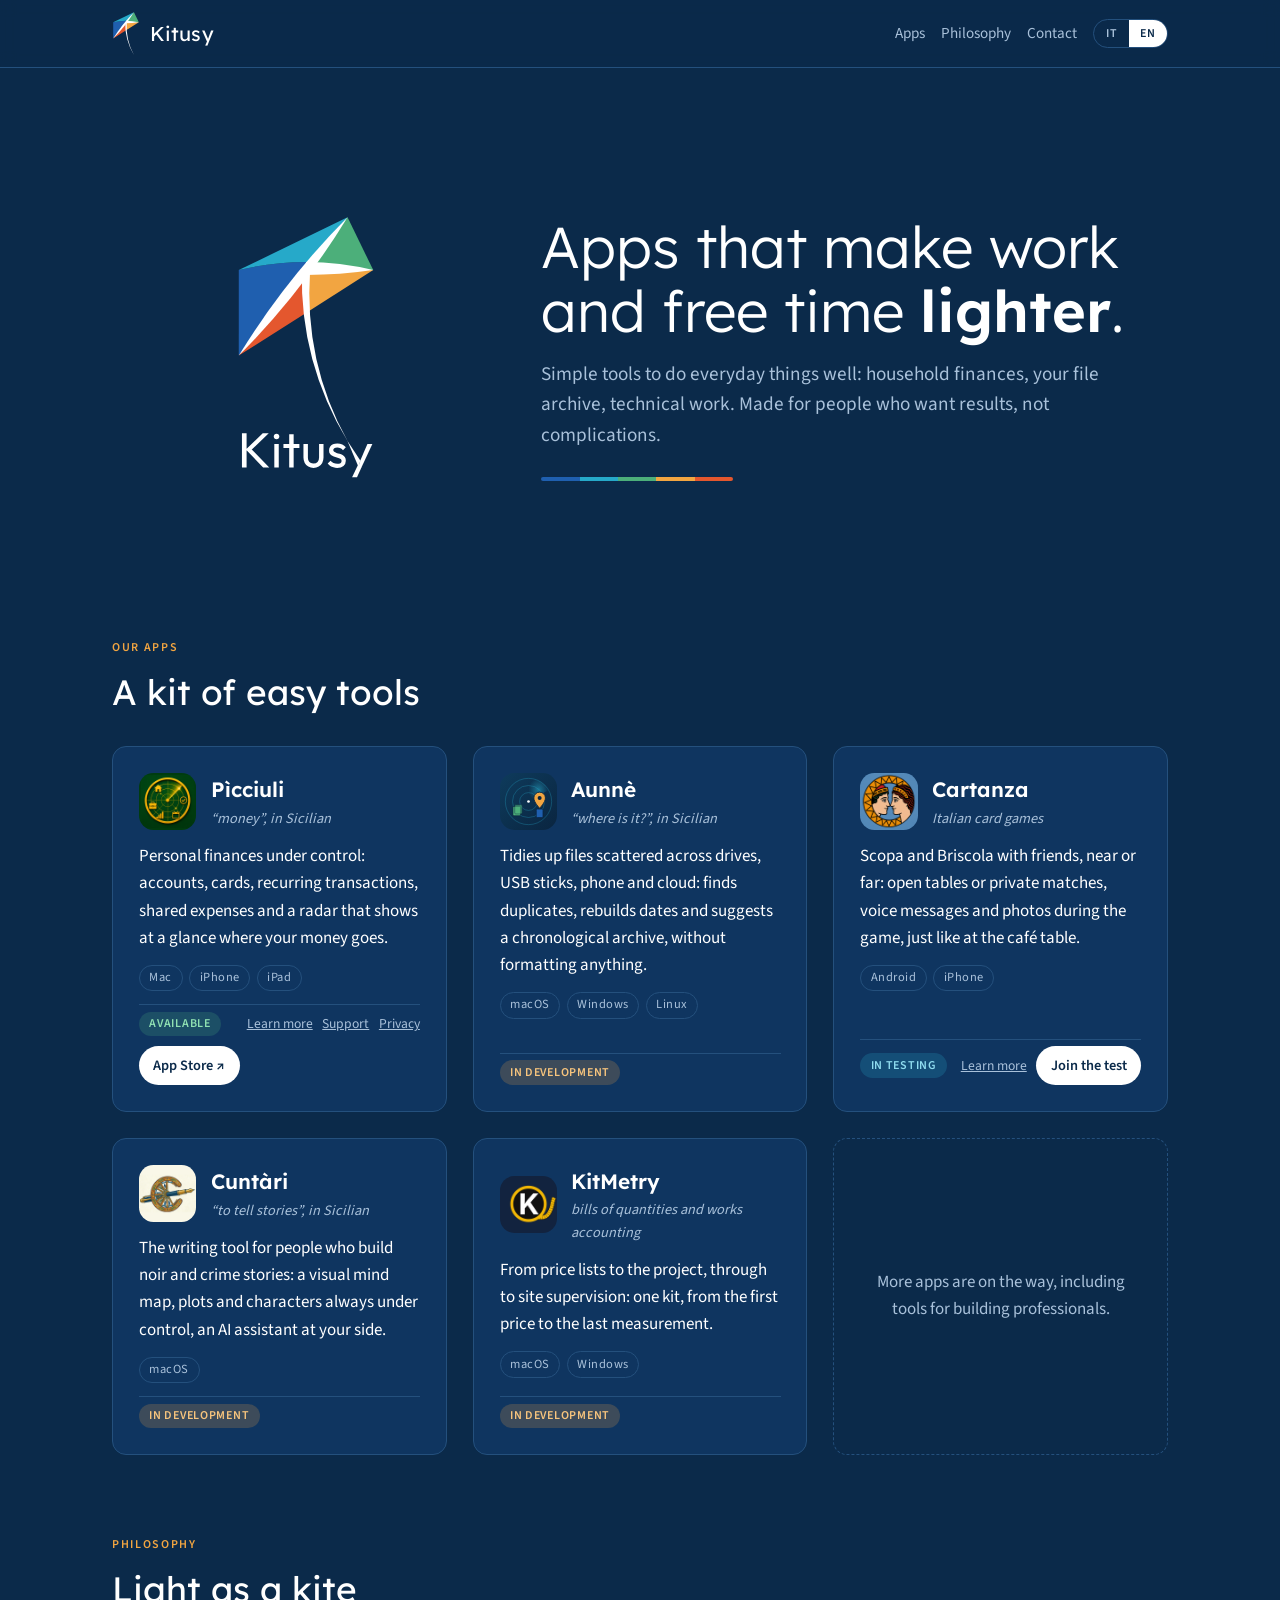
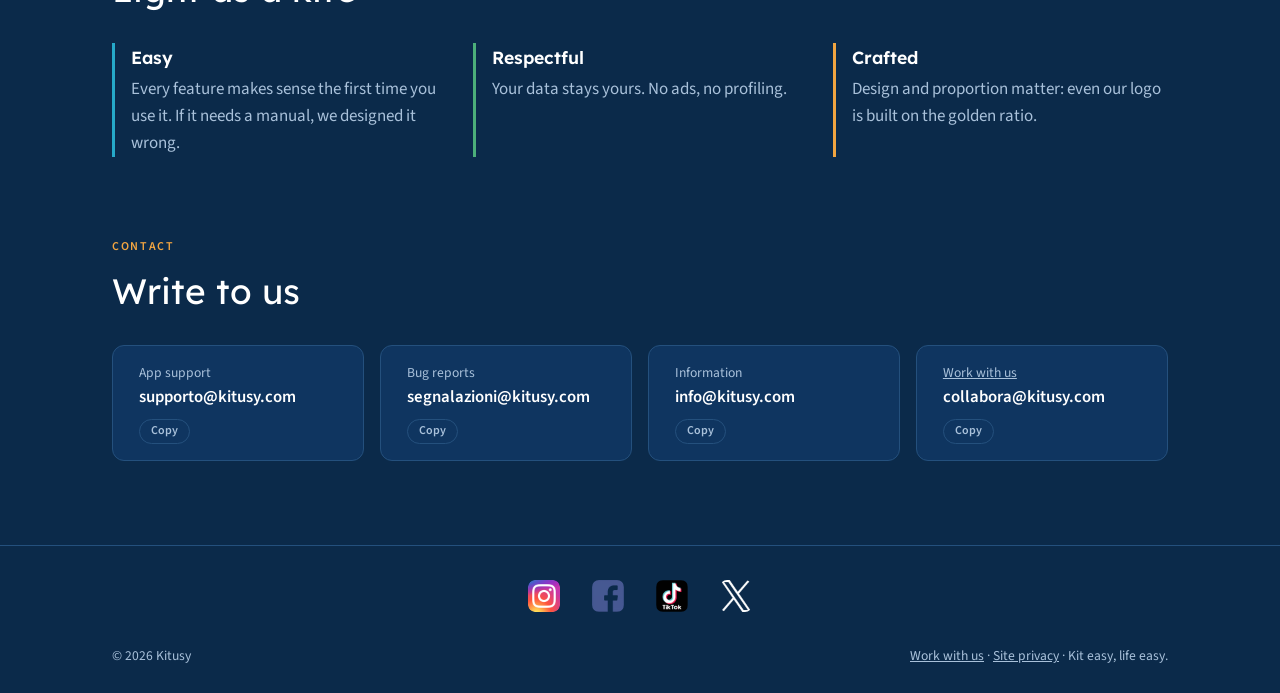
==== commit 989e7438: "Home: aggiunta KitMetry (in sviluppo, macOS e Windows) Co-Authored-By: Claude Fable 5.2 <noreply@ant" ====
--- a/index.html
+++ b/index.html
@@ -233,6 +233,15 @@
           <ul class="platforms"><li>macOS</li></ul>
           <div class="status"><span class="pill dev" data-i18n="status_dev">In sviluppo</span></div>
         </article>
+        <article class="app">
+          <div class="app-head">
+            <div class="app-icon" aria-hidden="true"><img src="assets/kitmetry.png" alt=""></div>
+            <div><h3>KitMetry</h3><p class="meaning" data-i18n="kitmetry_meaning">computo metrico e contabilità dei lavori</p></div>
+          </div>
+          <p class="desc" data-i18n="kitmetry_desc">Dai listini al progetto, fino alla direzione lavori: un solo kit, dal primo prezzo all'ultima misura.</p>
+          <ul class="platforms"><li>macOS</li><li>Windows</li></ul>
+          <div class="status"><span class="pill dev" data-i18n="status_dev">In sviluppo</span></div>
+        </article>
         <article class="app more">
           <p data-i18n="more">Altre app sono in cantiere, anche per i professionisti dell'edilizia.</p>
         </article>
@@ -291,6 +300,8 @@
   cartanza_desc:"Scopa and Briscola with friends, near or far: open tables or private matches, voice messages and photos during the game, just like at the café table.",
   cuntari_meaning:"“to tell stories”, in Sicilian",
   cuntari_desc:"The writing tool for people who build noir and crime stories: a visual mind map, plots and characters always under control, an AI assistant at your side.",
+  kitmetry_meaning:"bills of quantities and works accounting",
+  kitmetry_desc:"From price lists to the project, through to site supervision: one kit, from the first price to the last measurement.",
   aunne_meaning:"“where is it?”, in Sicilian",
   aunne_desc:"Tidies up files scattered across drives, USB sticks, phone and cloud: finds duplicates, rebuilds dates and suggests a chronological archive, without formatting anything.",
   status_live:"Available",privacy:"Privacy",support:"Support",discover:"Learn more",status_dev:"In development",status_test:"In testing",join_test:"Join the test",
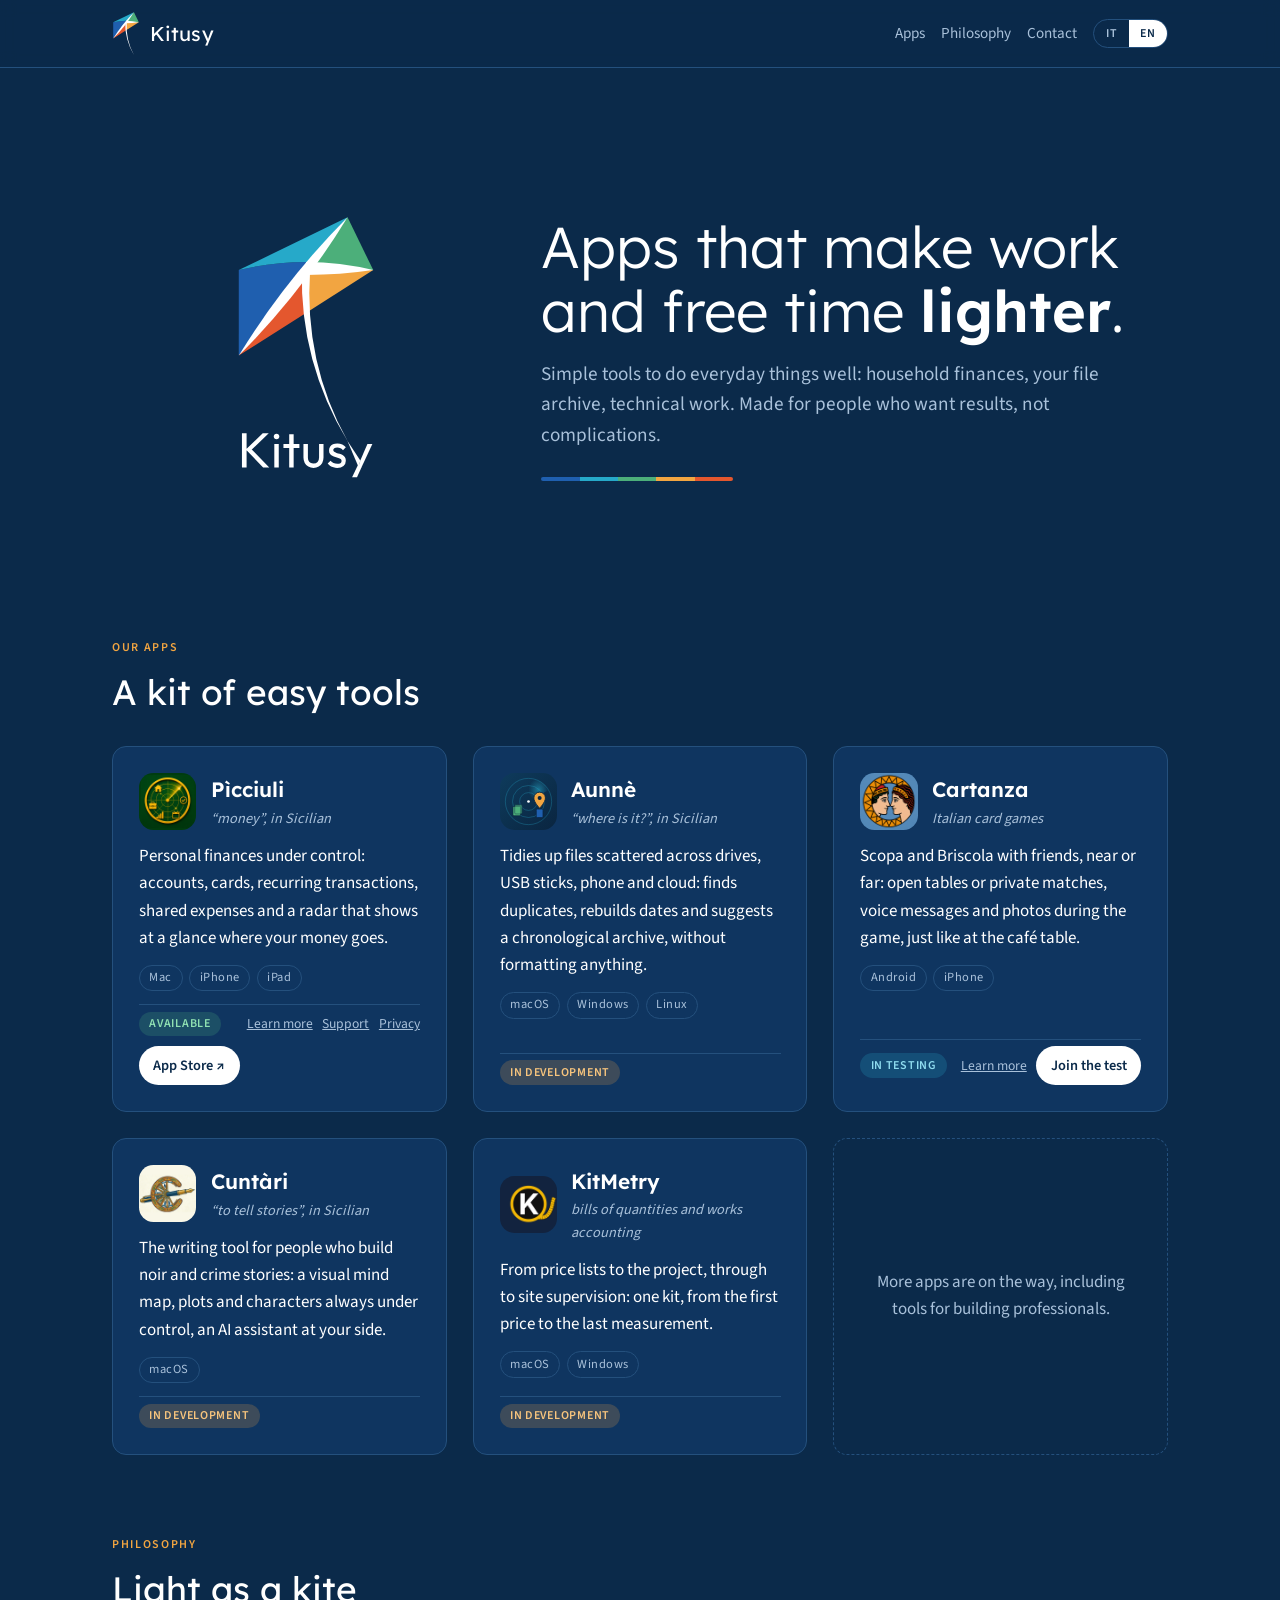
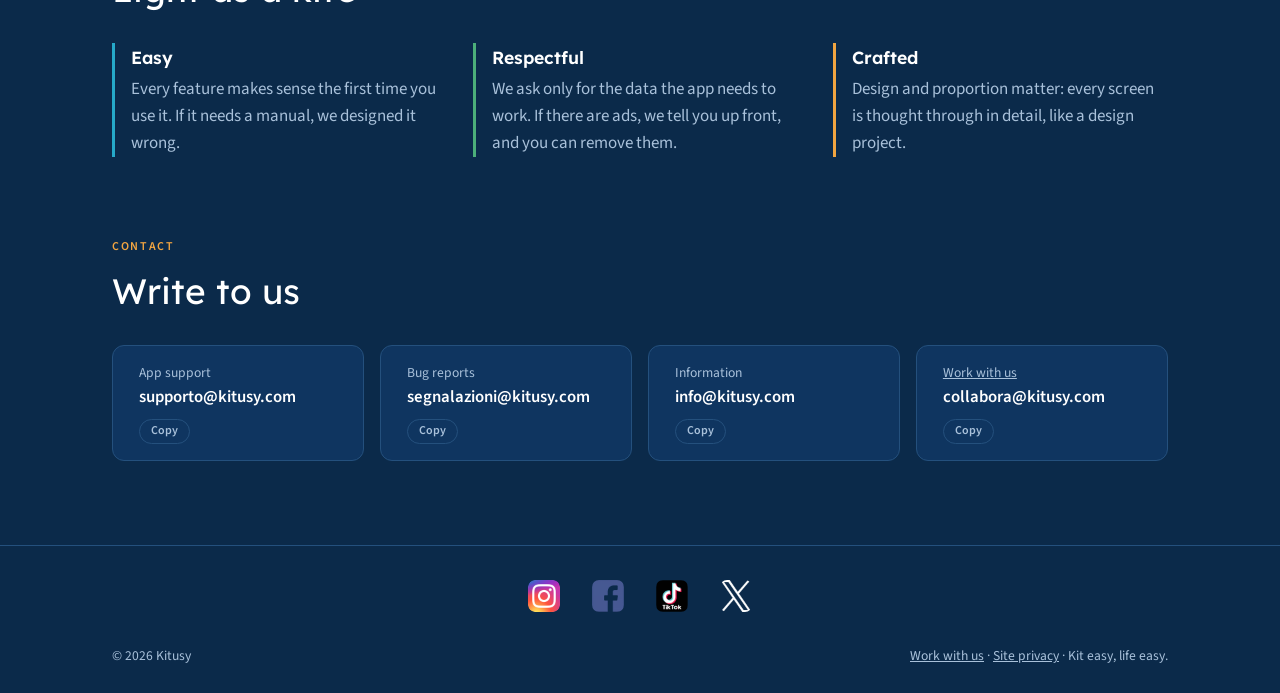
==== commit da06f0be: "Home: testi Filosofia corretti (Rispettose, Curate), IT e EN Co-Authored-By: Claude Fable 5.2 <norep" ====
--- a/index.html
+++ b/index.html
@@ -255,8 +255,8 @@
       <h2 data-i18n="idea_title">Leggere come un aquilone</h2>
       <div class="ideas">
         <div class="idea" style="--c:var(--k-cyan)"><h3 data-i18n="i1_t">Facili</h3><p data-i18n="i1_d">Ogni funzione si capisce al primo uso. Se serve un manuale, l'abbiamo progettata male.</p></div>
-        <div class="idea" style="--c:var(--k-green)"><h3 data-i18n="i2_t">Rispettose</h3><p data-i18n="i2_d">I tuoi dati restano tuoi. Niente pubblicità, niente profilazione.</p></div>
-        <div class="idea" style="--c:var(--k-amber)"><h3 data-i18n="i3_t">Curate</h3><p data-i18n="i3_d">Disegno e proporzioni contano: anche il nostro logo nasce dalla sezione aurea.</p></div>
+        <div class="idea" style="--c:var(--k-green)"><h3 data-i18n="i2_t">Rispettose</h3><p data-i18n="i2_d">Chiediamo solo i dati che servono a far funzionare l'app. Se c'è pubblicità lo diciamo prima, e puoi toglierla.</p></div>
+        <div class="idea" style="--c:var(--k-amber)"><h3 data-i18n="i3_t">Curate</h3><p data-i18n="i3_d">Disegno e proporzioni contano: ogni schermata è pensata nei dettagli, come un progetto.</p></div>
       </div>
     </div>
   </section>
@@ -308,8 +308,8 @@
   more:"More apps are on the way, including tools for building professionals.",
   idea_eyebrow:"Philosophy",idea_title:"Light as a kite",
   i1_t:"Easy",i1_d:"Every feature makes sense the first time you use it. If it needs a manual, we designed it wrong.",
-  i2_t:"Respectful",i2_d:"Your data stays yours. No ads, no profiling.",
-  i3_t:"Crafted",i3_d:"Design and proportion matter: even our logo is built on the golden ratio.",
+  i2_t:"Respectful",i2_d:"We ask only for the data the app needs to work. If there are ads, we tell you up front, and you can remove them.",
+  i3_t:"Crafted",i3_d:"Design and proportion matter: every screen is thought through in detail, like a design project.",
   contact_eyebrow:"Contact",contact_title:"Write to us",
   c_support:"App support",c_report:"Bug reports",c_info:"Information",c_work:"Work with us",
   copy:"Copy",copied:"Copied",tagline:"Kit easy, life easy.",site_privacy:"Site privacy",work:"Work with us"},
